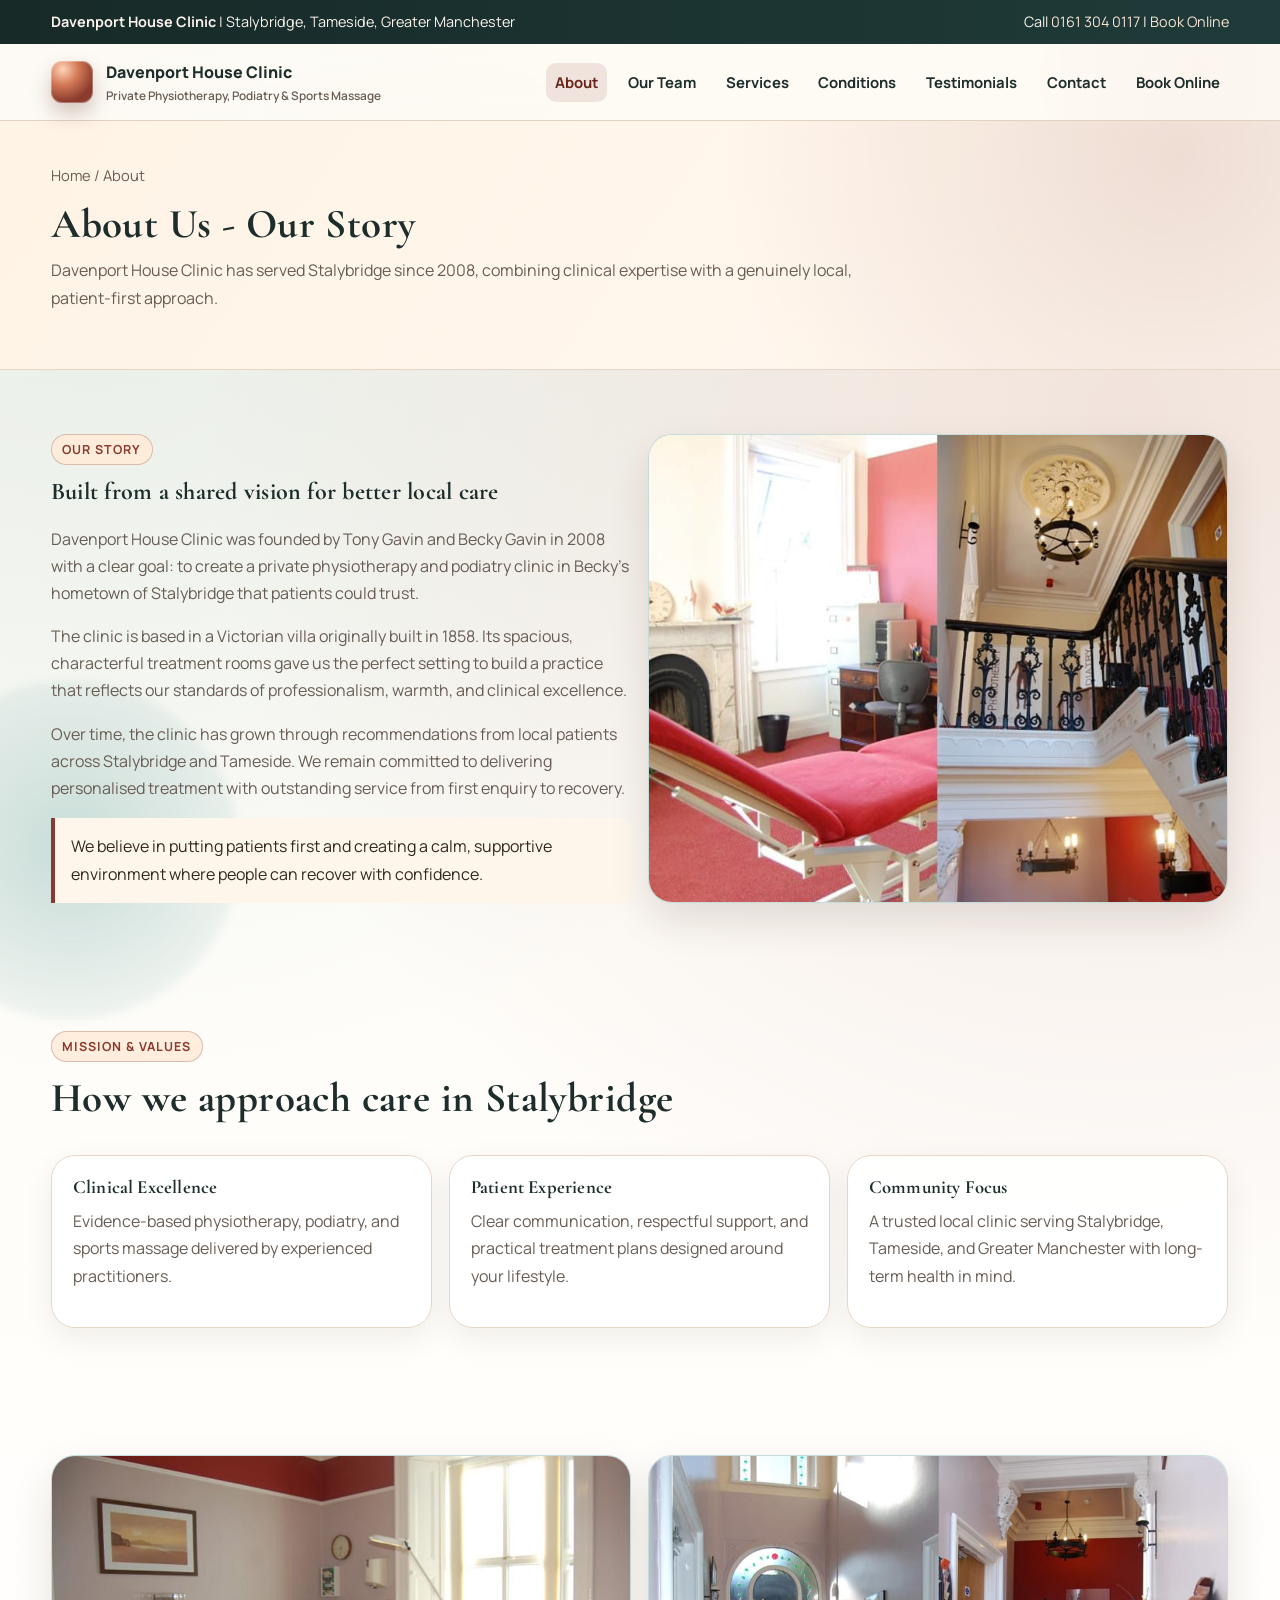
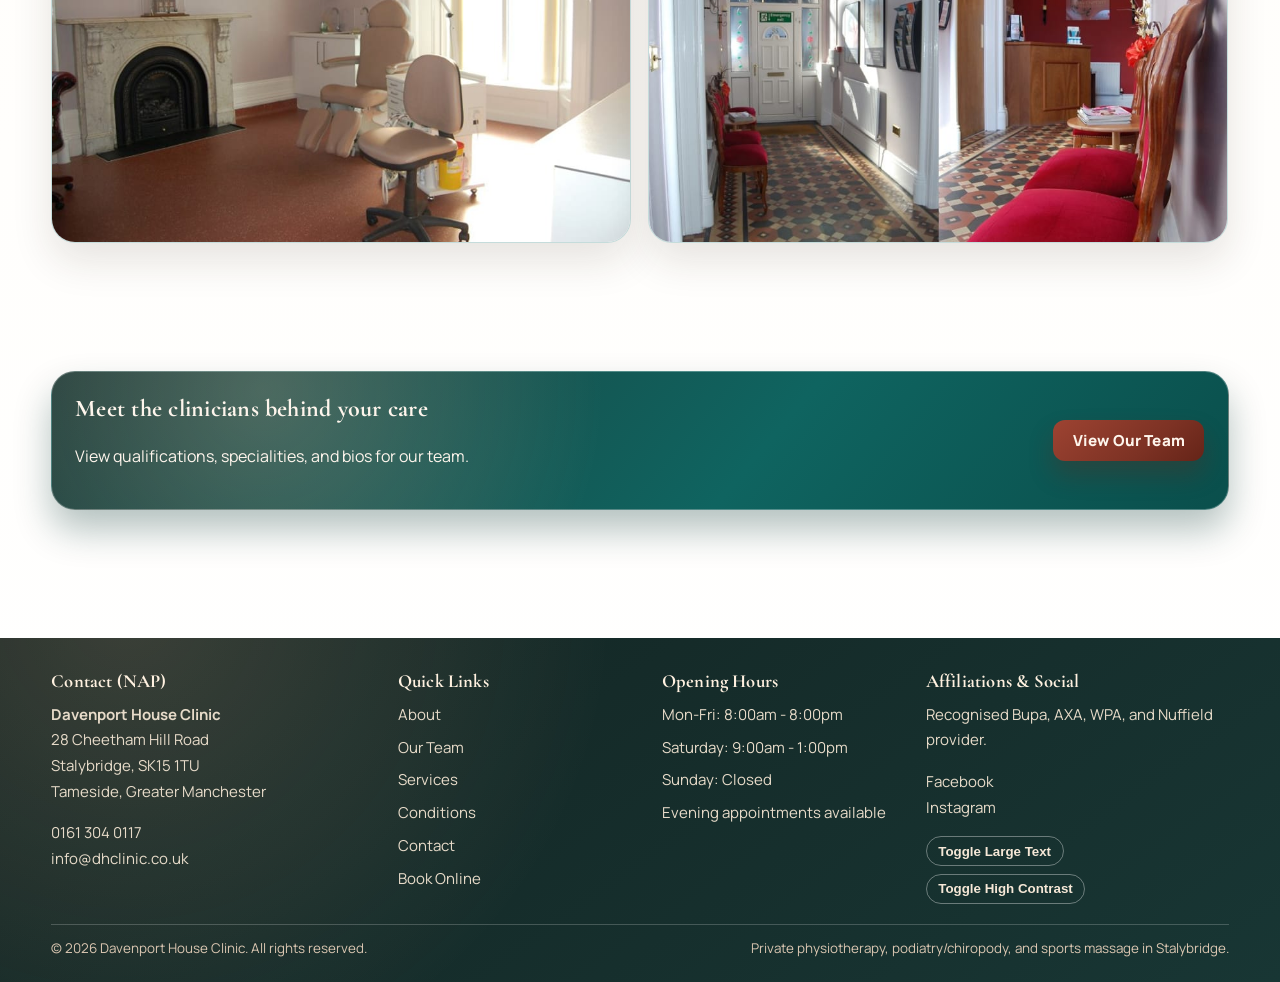
==== about.html @ 59efabc7 "Add files via upload" ====
﻿<!DOCTYPE html>
<html lang="en-GB">
<head>
  <meta charset="UTF-8" />
  <meta name="viewport" content="width=device-width, initial-scale=1.0" />
  <title>About Davenport House Clinic | Private Healthcare in Stalybridge</title>
  <meta name="description" content="Learn about Davenport House Clinic in Stalybridge, founded in 2008 to provide high-quality physiotherapy, podiatry, and sports massage across Tameside." />
  <link rel="canonical" href="https://www.dhclinic.co.uk/about.html" />
  <meta name="robots" content="index,follow" />
  <meta property="og:title" content="About Davenport House Clinic" />
  <meta property="og:description" content="Our story, mission, and values at Davenport House Clinic in Stalybridge." />
  <meta property="og:type" content="article" />
  <meta property="og:url" content="https://www.dhclinic.co.uk/about.html" />
  <link rel="stylesheet" href="assets/css/styles.css" />
  <script type="application/ld+json">
  {
    "@context": "https://schema.org",
    "@type": "MedicalClinic",
    "name": "Davenport House Clinic",
    "url": "https://www.dhclinic.co.uk/about.html",
    "telephone": "+44 161 304 0117",
    "email": "info@dhclinic.co.uk",
    "address": {
      "@type": "PostalAddress",
      "streetAddress": "28 Cheetham Hill Road",
      "addressLocality": "Stalybridge",
      "addressRegion": "Greater Manchester",
      "postalCode": "SK15 1TU",
      "addressCountry": "GB"
    }
  }
  </script>
</head>
<body>
  <a class="skip-link" href="#main-content">Skip to main content</a>

  <div class="top-utility">
    <div class="container">
      <div><strong>Davenport House Clinic</strong> | Stalybridge, Tameside, Greater Manchester</div>
      <div>Call <a href="tel:+441613040117">0161 304 0117</a> | <a href="book.html">Book Online</a></div>
    </div>
  </div>

  <header class="site-header">
    <div class="container">
      <a class="brand" href="index.html" aria-label="Davenport House Clinic home">
        <span class="brand-mark" aria-hidden="true"></span>
        <span>Davenport House Clinic<small>Private Physiotherapy, Podiatry &amp; Sports Massage</small></span>
      </a>
      <button class="nav-toggle" aria-expanded="false" aria-controls="site-nav" aria-label="Toggle navigation menu">Menu</button>
      <nav aria-label="Primary">
        <ul class="nav-menu" id="site-nav">
          <li><a href="about.html" aria-current="page">About</a></li>
          <li><a href="team.html">Our Team</a></li>
          <li><a href="services.html">Services</a></li>
          <li><a href="conditions.html">Conditions</a></li>
          <li><a href="index.html#testimonials">Testimonials</a></li>
          <li><a href="contact.html">Contact</a></li>
          <li><a href="book.html">Book Online</a></li>
        </ul>
      </nav>
    </div>
  </header>

  <main id="main-content">
    <section class="page-hero">
      <div class="container">
        <p class="crumbs"><a href="index.html">Home</a> / About</p>
        <h1>About Us - Our Story</h1>
        <p>Davenport House Clinic has served Stalybridge since 2008, combining clinical expertise with a genuinely local, patient-first approach.</p>
      </div>
    </section>

    <section class="section">
      <div class="container grid grid-2">
        <div class="reveal">
          <span class="kicker">Our Story</span>
          <h2>Built from a shared vision for better local care</h2>
          <p>
            Davenport House Clinic was founded by Tony Gavin and Becky Gavin in 2008 with a clear goal:
            to create a private physiotherapy and podiatry clinic in Becky’s hometown of Stalybridge that patients could trust.
          </p>
          <p>
            The clinic is based in a Victorian villa originally built in 1858. Its spacious, characterful treatment rooms gave us the perfect setting
            to build a practice that reflects our standards of professionalism, warmth, and clinical excellence.
          </p>
          <p>
            Over time, the clinic has grown through recommendations from local patients across Stalybridge and Tameside.
            We remain committed to delivering personalised treatment with outstanding service from first enquiry to recovery.
          </p>
          <div class="notice">
            We believe in putting patients first and creating a calm, supportive environment where people can recover with confidence.
          </div>
        </div>
        <div class="reveal image-placeholder has-image">
          <img src="assets/img/about-exterior.jpg" alt="Exterior view of Davenport House Clinic in Stalybridge" loading="lazy" />
        </div>
      </div>
    </section>

    <section class="section">
      <div class="container">
        <div class="section-header reveal">
          <span class="kicker">Mission &amp; Values</span>
          <h2>How we approach care in Stalybridge</h2>
        </div>
        <div class="grid grid-3">
          <article class="card reveal">
            <h3>Clinical Excellence</h3>
            <p>Evidence-based physiotherapy, podiatry, and sports massage delivered by experienced practitioners.</p>
          </article>
          <article class="card reveal">
            <h3>Patient Experience</h3>
            <p>Clear communication, respectful support, and practical treatment plans designed around your lifestyle.</p>
          </article>
          <article class="card reveal">
            <h3>Community Focus</h3>
            <p>A trusted local clinic serving Stalybridge, Tameside, and Greater Manchester with long-term health in mind.</p>
          </article>
        </div>
      </div>
    </section>

    <section class="section">
      <div class="container grid grid-2">
        <div class="image-placeholder has-image reveal">
          <img src="assets/img/about-treatment-room.jpg" alt="Clinic treatment room at Davenport House Clinic" loading="lazy" />
        </div>
        <div class="image-placeholder has-image reveal">
          <img src="assets/img/about-reception.jpg" alt="Reception and waiting area at Davenport House Clinic" loading="lazy" />
        </div>
      </div>
    </section>

    <section class="section">
      <div class="container">
        <div class="cta-band reveal">
          <div>
            <h2>Meet the clinicians behind your care</h2>
            <p>View qualifications, specialities, and bios for our team.</p>
          </div>
          <a class="btn btn-primary" href="team.html">View Our Team</a>
        </div>
      </div>
    </section>
  </main>

  <footer class="footer">
    <div class="container">
      <div class="footer-grid">
        <section>
          <h3>Contact (NAP)</h3>
          <p><strong>Davenport House Clinic</strong><br />28 Cheetham Hill Road<br />Stalybridge, SK15 1TU<br />Tameside, Greater Manchester</p>
          <p><a href="tel:+441613040117">0161 304 0117</a><br /><a href="mailto:info@dhclinic.co.uk">info@dhclinic.co.uk</a></p>
        </section>
        <section>
          <h3>Quick Links</h3>
          <ul>
            <li><a href="about.html">About</a></li>
            <li><a href="team.html">Our Team</a></li>
            <li><a href="services.html">Services</a></li>
            <li><a href="conditions.html">Conditions</a></li>
            <li><a href="contact.html">Contact</a></li>
            <li><a href="book.html">Book Online</a></li>
          </ul>
        </section>
        <section>
          <h3>Opening Hours</h3>
          <ul>
            <li>Mon-Fri: 8:00am - 8:00pm</li>
            <li>Saturday: 9:00am - 1:00pm</li>
            <li>Sunday: Closed</li>
            <li>Evening appointments available</li>
          </ul>
        </section>
        <section>
          <h3>Affiliations &amp; Social</h3>
          <p>Recognised Bupa, AXA, WPA, and Nuffield provider.</p>
          <p><a href="https://www.facebook.com/dhclinic" target="_blank" rel="noopener noreferrer">Facebook</a><br /><a href="https://www.instagram.com/dhclinic/" target="_blank" rel="noopener noreferrer">Instagram</a></p>
          <div class="accessibility-controls" aria-label="Accessibility controls">
            <button id="toggle-font" type="button" aria-pressed="false">Toggle Large Text</button>
            <button id="toggle-contrast" type="button" aria-pressed="false">Toggle High Contrast</button>
          </div>
        </section>
      </div>
      <div class="footer-bottom">
        <span>&copy; <span class="js-year"></span> Davenport House Clinic. All rights reserved.</span>
        <span>Private physiotherapy, podiatry/chiropody, and sports massage in Stalybridge.</span>
      </div>
    </div>
  </footer>

  <script src="assets/js/main.js" defer></script>
</body>
</html>
---- assets/css/styles.css ----
﻿@import url("https://fonts.googleapis.com/css2?family=Manrope:wght@400;500;600;700;800&family=Cormorant+Garamond:wght@600;700&display=swap");

:root {
  --bg: #fffaf3;
  --bg-soft: #f8efe3;
  --surface: rgba(255, 255, 255, 0.9);
  --surface-solid: #ffffff;
  --surface-soft: #fff5e8;
  --text: #302821;
  --text-soft: #685d54;
  --heading: #1d2d2b;
  --primary: #8a3b2d;
  --primary-dark: #672419;
  --accent: #0e6d69;
  --accent-soft: #dff2ef;
  --border: #e5d6c6;
  --border-strong: #d6c0ab;
  --shadow-soft: 0 10px 30px rgba(58, 35, 18, 0.08);
  --shadow-card: 0 18px 40px rgba(52, 32, 15, 0.12);
  --radius-lg: 24px;
  --radius-md: 16px;
  --radius-sm: 12px;
  --max-width: 1180px;
  --section-space: clamp(3rem, 5vw, 5rem);
}

* {
  box-sizing: border-box;
}

html {
  scroll-behavior: smooth;
}

body {
  margin: 0;
  color: var(--text);
  font-family: "Manrope", "Segoe UI", sans-serif;
  line-height: 1.7;
  background:
    radial-gradient(circle at 7% 8%, rgba(18, 125, 120, 0.1), transparent 34%),
    radial-gradient(circle at 88% 16%, rgba(138, 59, 45, 0.12), transparent 38%),
    linear-gradient(180deg, #fff9f1 0%, #fffdf9 36%, #ffffff 100%);
  overflow-x: hidden;
}

body::before,
body::after {
  content: "";
  position: fixed;
  z-index: -2;
  pointer-events: none;
  border-radius: 50%;
  filter: blur(4px);
}

body::before {
  width: 300px;
  height: 300px;
  top: -80px;
  right: -70px;
  background: radial-gradient(circle, rgba(138, 59, 45, 0.22), rgba(138, 59, 45, 0));
}

body::after {
  width: 340px;
  height: 340px;
  left: -100px;
  bottom: -120px;
  background: radial-gradient(circle, rgba(14, 109, 105, 0.2), rgba(14, 109, 105, 0));
}

body.high-contrast {
  --bg: #ffffff;
  --bg-soft: #ffffff;
  --surface: #ffffff;
  --surface-solid: #ffffff;
  --surface-soft: #f4f4f4;
  --text: #151515;
  --text-soft: #232323;
  --heading: #0f0f0f;
  --primary: #5c180f;
  --primary-dark: #3f0d07;
  --accent: #005f5b;
  --accent-soft: #e8f1ef;
  --border: #666666;
  --border-strong: #4a4a4a;
  --shadow-soft: 0 0 0 2px rgba(0, 0, 0, 0.08);
  --shadow-card: 0 0 0 2px rgba(0, 0, 0, 0.12);
}

body.large-text {
  font-size: 1.08rem;
}

img,
svg {
  display: block;
  max-width: 100%;
}

a {
  color: var(--primary);
  text-decoration: none;
}

a:hover,
a:focus-visible {
  color: var(--primary-dark);
}

p {
  margin: 0 0 1rem;
  color: var(--text-soft);
}

h1,
h2,
h3,
h4 {
  margin-top: 0;
  color: var(--heading);
  font-family: "Cormorant Garamond", "Times New Roman", serif;
  line-height: 1.15;
  letter-spacing: 0.01em;
}

ol,
ul {
  margin-top: 0;
  padding-left: 1.2rem;
}

.skip-link {
  position: absolute;
  left: -999px;
  top: -999px;
  z-index: 500;
  padding: 0.55rem 0.9rem;
  border-radius: 10px;
  color: #fff;
  background: var(--heading);
}

.skip-link:focus {
  left: 1rem;
  top: 1rem;
}

.container {
  width: min(var(--max-width), 92vw);
  margin-inline: auto;
}

.section {
  padding: var(--section-space) 0;
}

.section-header {
  max-width: 770px;
  margin-bottom: 2rem;
}

.section-header h2 {
  margin-bottom: 0.65rem;
  font-size: clamp(1.8rem, 3.2vw, 2.6rem);
}

.kicker {
  display: inline-flex;
  align-items: center;
  gap: 0.35rem;
  margin-bottom: 0.8rem;
  padding: 0.25rem 0.65rem;
  border: 1px solid rgba(138, 59, 45, 0.28);
  border-radius: 999px;
  background: rgba(255, 236, 218, 0.9);
  color: var(--primary);
  font-size: 0.78rem;
  font-weight: 700;
  letter-spacing: 0.08em;
  text-transform: uppercase;
}

.top-utility {
  color: #fbf4ec;
  font-size: 0.9rem;
  background: linear-gradient(90deg, #172a28, #1f3b39);
}

.top-utility .container {
  display: flex;
  flex-wrap: wrap;
  justify-content: space-between;
  gap: 0.65rem;
  align-items: center;
  padding: 0.62rem 0;
}

.top-utility a {
  color: #f4e4d0;
}

.site-header {
  position: sticky;
  top: 0;
  z-index: 120;
  backdrop-filter: blur(14px);
  background: rgba(255, 252, 246, 0.88);
  border-bottom: 1px solid rgba(221, 203, 184, 0.85);
}

.site-header .container {
  display: flex;
  align-items: center;
  justify-content: space-between;
  gap: 1rem;
  padding: 0.9rem 0;
}

.brand {
  display: flex;
  align-items: center;
  gap: 0.8rem;
  color: var(--heading);
  font-weight: 800;
}

.brand-mark {
  width: 42px;
  height: 42px;
  border-radius: 11px;
  background:
    radial-gradient(circle at 28% 20%, #ffd4b8 0%, #d47a58 34%, #8a3b2d 72%),
    linear-gradient(140deg, #8a3b2d, #5f2016);
  box-shadow:
    inset 0 0 0 1px rgba(255, 255, 255, 0.3),
    0 10px 20px rgba(87, 36, 24, 0.25);
}

.brand small {
  display: block;
  color: var(--text-soft);
  font-size: 0.74rem;
  font-weight: 600;
}

.nav-toggle {
  display: none;
  border: 1px solid var(--border);
  border-radius: 10px;
  padding: 0.44rem 0.75rem;
  color: var(--heading);
  background: rgba(255, 255, 255, 0.9);
  font-size: 0.86rem;
  font-weight: 700;
  letter-spacing: 0.03em;
  text-transform: uppercase;
  cursor: pointer;
}

.nav-menu {
  display: flex;
  align-items: center;
  list-style: none;
  gap: 0.7rem;
  margin: 0;
  padding: 0;
}

.nav-menu a {
  display: block;
  padding: 0.45rem 0.58rem;
  border-radius: 10px;
  color: var(--heading);
  font-size: 0.93rem;
  font-weight: 700;
}

.nav-menu a[aria-current="page"],
.nav-menu a:hover,
.nav-menu a:focus-visible {
  color: var(--primary-dark);
  background: rgba(138, 59, 45, 0.12);
}

.btn {
  display: inline-flex;
  align-items: center;
  justify-content: center;
  gap: 0.35rem;
  padding: 0.8rem 1.22rem;
  border: none;
  border-radius: 12px;
  cursor: pointer;
  font-size: 0.95rem;
  font-weight: 800;
  letter-spacing: 0.01em;
  line-height: 1;
  transition: transform 0.2s ease, box-shadow 0.2s ease, background 0.2s ease;
}

.btn:focus-visible {
  outline: 3px solid rgba(14, 109, 105, 0.35);
  outline-offset: 2px;
}

.btn-primary {
  color: #fff9f4;
  background: linear-gradient(140deg, #9d4332, #7d3224 62%, #652418);
  box-shadow: 0 14px 24px rgba(101, 36, 24, 0.3);
}

.btn-primary:hover {
  color: #fff9f4;
  transform: translateY(-1px);
}

.btn-secondary {
  color: var(--heading);
  background: rgba(255, 255, 255, 0.92);
  border: 1px solid var(--border);
  box-shadow: 0 8px 18px rgba(58, 35, 18, 0.1);
}

.btn-secondary:hover {
  transform: translateY(-1px);
  border-color: var(--border-strong);
}

.hero {
  position: relative;
  padding: clamp(3.2rem, 7vw, 5.4rem) 0;
  background:
    linear-gradient(115deg, rgba(255, 233, 209, 0.8), rgba(255, 247, 238, 0.78)),
    radial-gradient(circle at 84% 12%, rgba(138, 59, 45, 0.16), transparent 42%);
}

.hero::after {
  content: "";
  position: absolute;
  inset: auto 0 0 0;
  height: 1px;
  background: linear-gradient(90deg, transparent, rgba(138, 59, 45, 0.45), transparent);
}

.hero-grid {
  display: grid;
  grid-template-columns: 1.08fr 0.92fr;
  gap: clamp(1.4rem, 4vw, 3rem);
  align-items: center;
}

.hero h1 {
  margin-bottom: 0.95rem;
  font-size: clamp(2.15rem, 4.6vw, 3.45rem);
}

.hero p {
  font-size: clamp(1.01rem, 2.1vw, 1.2rem);
}

.hero-actions {
  display: flex;
  flex-wrap: wrap;
  gap: 0.72rem;
  margin-top: 1.35rem;
}

.trust-line {
  margin-top: 1.12rem;
  font-weight: 700;
  color: var(--heading);
}

.image-placeholder {
  min-height: 260px;
  padding: 1rem;
  display: grid;
  place-items: center;
  text-align: center;
  color: #2f5f5b;
  font-weight: 700;
  border-radius: var(--radius-lg);
  border: 1px solid rgba(14, 109, 105, 0.24);
  box-shadow: var(--shadow-card);
  background:
    linear-gradient(145deg, rgba(226, 244, 240, 0.93), rgba(244, 252, 250, 0.96)),
    repeating-linear-gradient(
      -35deg,
      rgba(14, 109, 105, 0.06),
      rgba(14, 109, 105, 0.06) 16px,
      rgba(14, 109, 105, 0) 16px,
      rgba(14, 109, 105, 0) 32px
    );
}

.image-placeholder.has-image {
  padding: 0;
  overflow: hidden;
  background: #fff;
  border-style: solid;
}

.image-placeholder.has-image img {
  width: 100%;
  height: 100%;
  min-height: inherit;
  object-fit: cover;
}

.grid {
  display: grid;
  gap: 1.05rem;
}

.grid-3 {
  grid-template-columns: repeat(3, minmax(0, 1fr));
}

.grid-2 {
  grid-template-columns: repeat(2, minmax(0, 1fr));
}

.card {
  height: 100%;
  padding: 1.3rem;
  border: 1px solid var(--border);
  border-radius: var(--radius-lg);
  background: var(--surface);
  backdrop-filter: blur(6px);
  box-shadow: var(--shadow-soft);
  transition: transform 0.25s ease, box-shadow 0.25s ease;
}

.card:hover {
  transform: translateY(-3px);
  box-shadow: var(--shadow-card);
}

.card h3 {
  margin-bottom: 0.62rem;
}

.icon-circle {
  display: grid;
  place-items: center;
  width: 42px;
  height: 42px;
  margin-bottom: 0.85rem;
  border-radius: 50%;
  color: #ffffff;
  font-weight: 800;
  background: linear-gradient(140deg, #0e6d69, #0a504e);
  box-shadow: 0 8px 16px rgba(14, 109, 105, 0.3);
}

.service-link {
  font-weight: 800;
  text-decoration: underline;
  text-underline-offset: 0.2rem;
}

.badges {
  display: grid;
  grid-template-columns: repeat(4, minmax(0, 1fr));
  gap: 0.75rem;
}

.badge {
  border: 1px solid var(--border);
  border-radius: var(--radius-md);
  padding: 0.74rem;
  text-align: center;
  font-weight: 700;
  color: var(--heading);
  background: linear-gradient(180deg, #ffffff, #fff7ec);
  box-shadow: 0 10px 20px rgba(58, 35, 18, 0.08);
}

.badge span {
  display: block;
  margin-top: 0.2rem;
  color: var(--text-soft);
  font-size: 0.8rem;
  font-weight: 600;
}

.badge img {
  width: 100%;
  height: 44px;
  object-fit: contain;
}

.testimonial-carousel {
  position: relative;
  overflow: hidden;
}

.testimonial-track {
  display: flex;
  transition: transform 0.35s ease;
}

.testimonial {
  position: relative;
  min-width: 100%;
  padding: 1.35rem;
  border: 1px solid #efcf95;
  border-radius: var(--radius-lg);
  background:
    radial-gradient(circle at 92% 8%, rgba(245, 158, 11, 0.18), transparent 35%),
    linear-gradient(170deg, rgba(255, 255, 255, 0.98), rgba(255, 248, 232, 0.95));
  box-shadow: 0 14px 34px rgba(125, 82, 21, 0.18);
}

.testimonial::before {
  content: '"';
  position: absolute;
  top: -2px;
  left: 14px;
  color: rgba(138, 59, 45, 0.2);
  font-size: 4rem;
  line-height: 1;
}

.testimonial blockquote {
  margin: 0 0 0.7rem;
  color: #544536;
  font-size: 1.06rem;
  font-weight: 600;
}

.testimonial .review-meta {
  font-size: 0.9rem;
  color: #0e6d69;
  font-weight: 700;
}

.review-summary {
  margin-top: 0.95rem;
  padding: 0.65rem 0.88rem;
  display: inline-flex;
  align-items: center;
  gap: 0.55rem;
  border: 1px solid #f2c55e;
  border-radius: 999px;
  background: linear-gradient(145deg, #fff9e8, #ffe9b5);
  box-shadow: 0 8px 20px rgba(223, 164, 35, 0.24);
}

.review-rating {
  margin-bottom: 0.45rem;
  display: flex;
  align-items: center;
  justify-content: space-between;
  gap: 0.55rem;
}

.review-stars {
  color: #f2a104;
  letter-spacing: 0.12em;
  font-size: 1.08rem;
  font-weight: 800;
  line-height: 1;
  text-shadow: 0 2px 6px rgba(204, 133, 9, 0.3);
}

.review-score {
  color: #7b5200;
  font-size: 0.78rem;
  font-weight: 800;
  text-transform: uppercase;
  letter-spacing: 0.07em;
}

.review-person {
  margin-bottom: 0.62rem;
  display: flex;
  align-items: center;
  gap: 0.58rem;
}

.review-avatar {
  width: 34px;
  height: 34px;
  border-radius: 50%;
  display: grid;
  place-items: center;
  font-size: 0.76rem;
  font-weight: 800;
  color: #fff;
  background: linear-gradient(140deg, #0e6d69, #0a4f4c);
}

.review-name {
  font-size: 0.95rem;
  font-weight: 800;
  color: var(--heading);
}

.testimonial-controls {
  display: flex;
  gap: 0.5rem;
  margin-top: 0.8rem;
}

.testimonial-controls button {
  border: 1px solid var(--border);
  border-radius: 10px;
  padding: 0.45rem 0.75rem;
  color: var(--heading);
  font-weight: 700;
  background: #fff;
  cursor: pointer;
}

.notice {
  padding: 0.95rem 1rem;
  border-left: 4px solid var(--primary);
  border-radius: 0 var(--radius-sm) var(--radius-sm) 0;
  background: #fff6eb;
}

.inline-list {
  list-style: none;
  margin: 0;
  padding: 0;
}

.inline-list li {
  position: relative;
  margin-bottom: 0.45rem;
  padding-left: 1rem;
}

.inline-list li::before {
  content: "";
  position: absolute;
  left: 0;
  top: 0.75em;
  width: 0.35rem;
  height: 0.35rem;
  border-radius: 50%;
  background: var(--accent);
}

.inline-list li:last-child {
  margin-bottom: 0;
}

.info-stack {
  display: grid;
  gap: 1rem;
}

.form-wrap {
  padding: 1.25rem;
  border: 1px solid var(--border);
  border-radius: var(--radius-lg);
  background: var(--surface);
  box-shadow: var(--shadow-soft);
}

.form-grid {
  display: grid;
  grid-template-columns: 1fr 1fr;
  gap: 0.82rem;
}

.form-field {
  display: flex;
  flex-direction: column;
  gap: 0.35rem;
}

.form-field.full {
  grid-column: 1 / -1;
}

label {
  color: var(--heading);
  font-weight: 700;
}

input,
textarea,
select {
  border: 1px solid var(--border-strong);
  border-radius: 11px;
  padding: 0.68rem 0.73rem;
  color: var(--text);
  font: inherit;
  background: #fffefc;
}

textarea {
  min-height: 130px;
  resize: vertical;
}

input:focus-visible,
textarea:focus-visible,
select:focus-visible {
  outline: 3px solid rgba(14, 109, 105, 0.26);
  outline-offset: 1px;
  border-color: var(--accent);
}

.helper {
  margin-top: 0.5rem;
  color: var(--text-soft);
  font-size: 0.88rem;
}

.form-hp {
  position: absolute;
  left: -9999px;
  opacity: 0;
}

.inquiry-feedback {
  margin-bottom: 0.8rem;
  font-size: 0.94rem;
  font-weight: 700;
}

.inquiry-feedback.success {
  color: #065f46;
}

.inquiry-feedback.error {
  color: #9f1239;
}

.form-status {
  margin-top: 0.75rem;
  font-size: 0.95rem;
  font-weight: 700;
}

.form-status.error {
  color: #9f1239;
}

.form-status.success {
  color: #065f46;
}

.page-hero {
  padding: 2.6rem 0;
  border-bottom: 1px solid var(--border);
  background:
    radial-gradient(circle at 92% 14%, rgba(138, 59, 45, 0.14), transparent 38%),
    linear-gradient(125deg, #fff3e5, #fff9f2);
}

.page-hero h1 {
  margin-bottom: 0.6rem;
  font-size: clamp(2rem, 3.2vw, 3rem);
}

.page-hero p {
  max-width: 820px;
}

.crumbs {
  margin-bottom: 0.8rem;
  color: var(--text-soft);
  font-size: 0.92rem;
}

.crumbs a {
  color: var(--text-soft);
}

.team-card .image-placeholder {
  min-height: 180px;
  margin-bottom: 1rem;
}

.team-meta {
  display: flex;
  flex-wrap: wrap;
  gap: 0.45rem;
  margin: 0.75rem 0;
}

.tag {
  padding: 0.22rem 0.58rem;
  border-radius: 999px;
  color: #054a47;
  background: var(--accent-soft);
  font-size: 0.78rem;
  font-weight: 700;
}

.condition-card h3 {
  margin-bottom: 0.5rem;
  font-size: 1.08rem;
}

.cta-band {
  position: relative;
  display: flex;
  flex-wrap: wrap;
  justify-content: space-between;
  gap: 1rem;
  align-items: center;
  padding: 1.45rem;
  border: 1px solid rgba(255, 255, 255, 0.28);
  border-radius: var(--radius-lg);
  color: #fef5ec;
  background:
    radial-gradient(circle at 18% 14%, rgba(255, 226, 194, 0.22), transparent 35%),
    linear-gradient(130deg, #1f3c39, #0f6460 60%, #0a4f4c);
  box-shadow: 0 20px 36px rgba(8, 52, 49, 0.3);
}

.cta-band h2,
.cta-band p,
.cta-band a {
  color: #fef5ec;
}

.cta-band .btn-secondary {
  background: rgba(255, 255, 255, 0.12);
  border-color: rgba(255, 255, 255, 0.4);
  color: #fef5ec;
}

.footer {
  margin-top: var(--section-space);
  color: #f4e8db;
  background:
    radial-gradient(circle at 10% -8%, rgba(255, 195, 154, 0.17), transparent 40%),
    linear-gradient(145deg, #132422, #183634);
}

.footer .container {
  padding: 2.05rem 0 1.35rem;
}

.footer-grid {
  display: grid;
  grid-template-columns: 1.2fr 0.9fr 0.9fr 1.1fr;
  gap: 1rem;
}

.footer h3 {
  margin-bottom: 0.62rem;
  color: #fff1e0;
  font-size: 1.16rem;
}

.footer p,
.footer li,
.footer a {
  color: #e7dbc9;
  font-size: 0.94rem;
}

.footer ul {
  margin: 0;
  padding: 0;
  list-style: none;
}

.footer li {
  margin-bottom: 0.45rem;
}

.footer-bottom {
  display: flex;
  flex-wrap: wrap;
  justify-content: space-between;
  gap: 0.6rem;
  margin-top: 1.25rem;
  padding-top: 0.8rem;
  border-top: 1px solid rgba(255, 255, 255, 0.2);
  color: #dbc7b2;
  font-size: 0.84rem;
}

.accessibility-controls {
  display: flex;
  flex-wrap: wrap;
  gap: 0.5rem;
  margin-top: 0.8rem;
}

.accessibility-controls button {
  border: 1px solid rgba(255, 255, 255, 0.36);
  border-radius: 999px;
  padding: 0.4rem 0.72rem;
  color: #f6e8d7;
  font-weight: 700;
  background: transparent;
  cursor: pointer;
}

.newsletter {
  border-top: 1px solid rgba(14, 109, 105, 0.12);
  border-bottom: 1px solid rgba(14, 109, 105, 0.12);
  background:
    radial-gradient(circle at 88% 14%, rgba(14, 109, 105, 0.1), transparent 36%),
    #f2fbf9;
}

.blog-placeholder {
  border: 1px dashed rgba(14, 109, 105, 0.4);
  border-radius: var(--radius-md);
  padding: 1rem;
  background: rgba(250, 255, 254, 0.88);
}

.static-map {
  overflow: hidden;
  border: 1px solid var(--border);
  border-radius: var(--radius-lg);
  background: #fff;
  box-shadow: var(--shadow-soft);
}

.route-list {
  display: grid;
  gap: 0.8rem;
}

.route-list article {
  padding: 0.85rem;
  border: 1px solid var(--border);
  border-radius: var(--radius-md);
  background: #fff;
}

.callout-list {
  display: grid;
  gap: 0.75rem;
}

.callout-item {
  padding: 0.78rem;
  border: 1px solid var(--border);
  border-radius: var(--radius-md);
  background: #fff;
}

.faq {
  display: grid;
  gap: 0.8rem;
}

.faq details {
  padding: 0.7rem 0.8rem;
  border: 1px solid var(--border);
  border-radius: var(--radius-sm);
  background: #fff;
}

.faq summary {
  color: var(--heading);
  font-weight: 700;
  cursor: pointer;
}

.reveal {
  opacity: 0;
  transform: translateY(15px) scale(0.99);
  animation: revealUp 0.55s ease forwards;
}

@keyframes revealUp {
  to {
    opacity: 1;
    transform: translateY(0) scale(1);
  }
}

@media (prefers-reduced-motion: reduce) {
  * {
    animation: none !important;
    transition: none !important;
    scroll-behavior: auto !important;
  }
}

@media (max-width: 1050px) {
  .grid-3 {
    grid-template-columns: repeat(2, minmax(0, 1fr));
  }

  .hero-grid {
    grid-template-columns: 1fr;
  }

  .footer-grid {
    grid-template-columns: repeat(2, minmax(0, 1fr));
  }
}

@media (max-width: 900px) {
  .nav-toggle {
    display: inline-flex;
  }

  .nav-menu {
    position: absolute;
    right: 4vw;
    top: 68px;
    width: min(320px, 92vw);
    flex-direction: column;
    align-items: stretch;
    gap: 0.2rem;
    padding: 0.5rem;
    border: 1px solid var(--border);
    border-radius: var(--radius-md);
    background: rgba(255, 255, 255, 0.95);
    box-shadow: var(--shadow-card);
    opacity: 0;
    visibility: hidden;
    pointer-events: none;
    transform: translateY(-5px) scale(0.98);
    transform-origin: top right;
    transition: opacity 0.2s ease, transform 0.2s ease, visibility 0.2s ease;
  }

  .nav-menu.open {
    opacity: 1;
    visibility: visible;
    pointer-events: auto;
    transform: translateY(0) scale(1);
  }

  .nav-menu a {
    padding: 0.68rem 0.72rem;
  }

  .badges {
    grid-template-columns: repeat(2, minmax(0, 1fr));
  }

  .form-grid,
  .grid-2,
  .grid-3 {
    grid-template-columns: 1fr;
  }
}

@media (max-width: 620px) {
  .top-utility .container {
    flex-direction: column;
    align-items: flex-start;
  }

  .section {
    padding: 2.6rem 0;
  }

  .footer-grid {
    grid-template-columns: 1fr;
  }

  .btn {
    width: 100%;
  }

  .hero-actions {
    width: 100%;
  }

  .image-placeholder {
    min-height: 210px;
  }
}
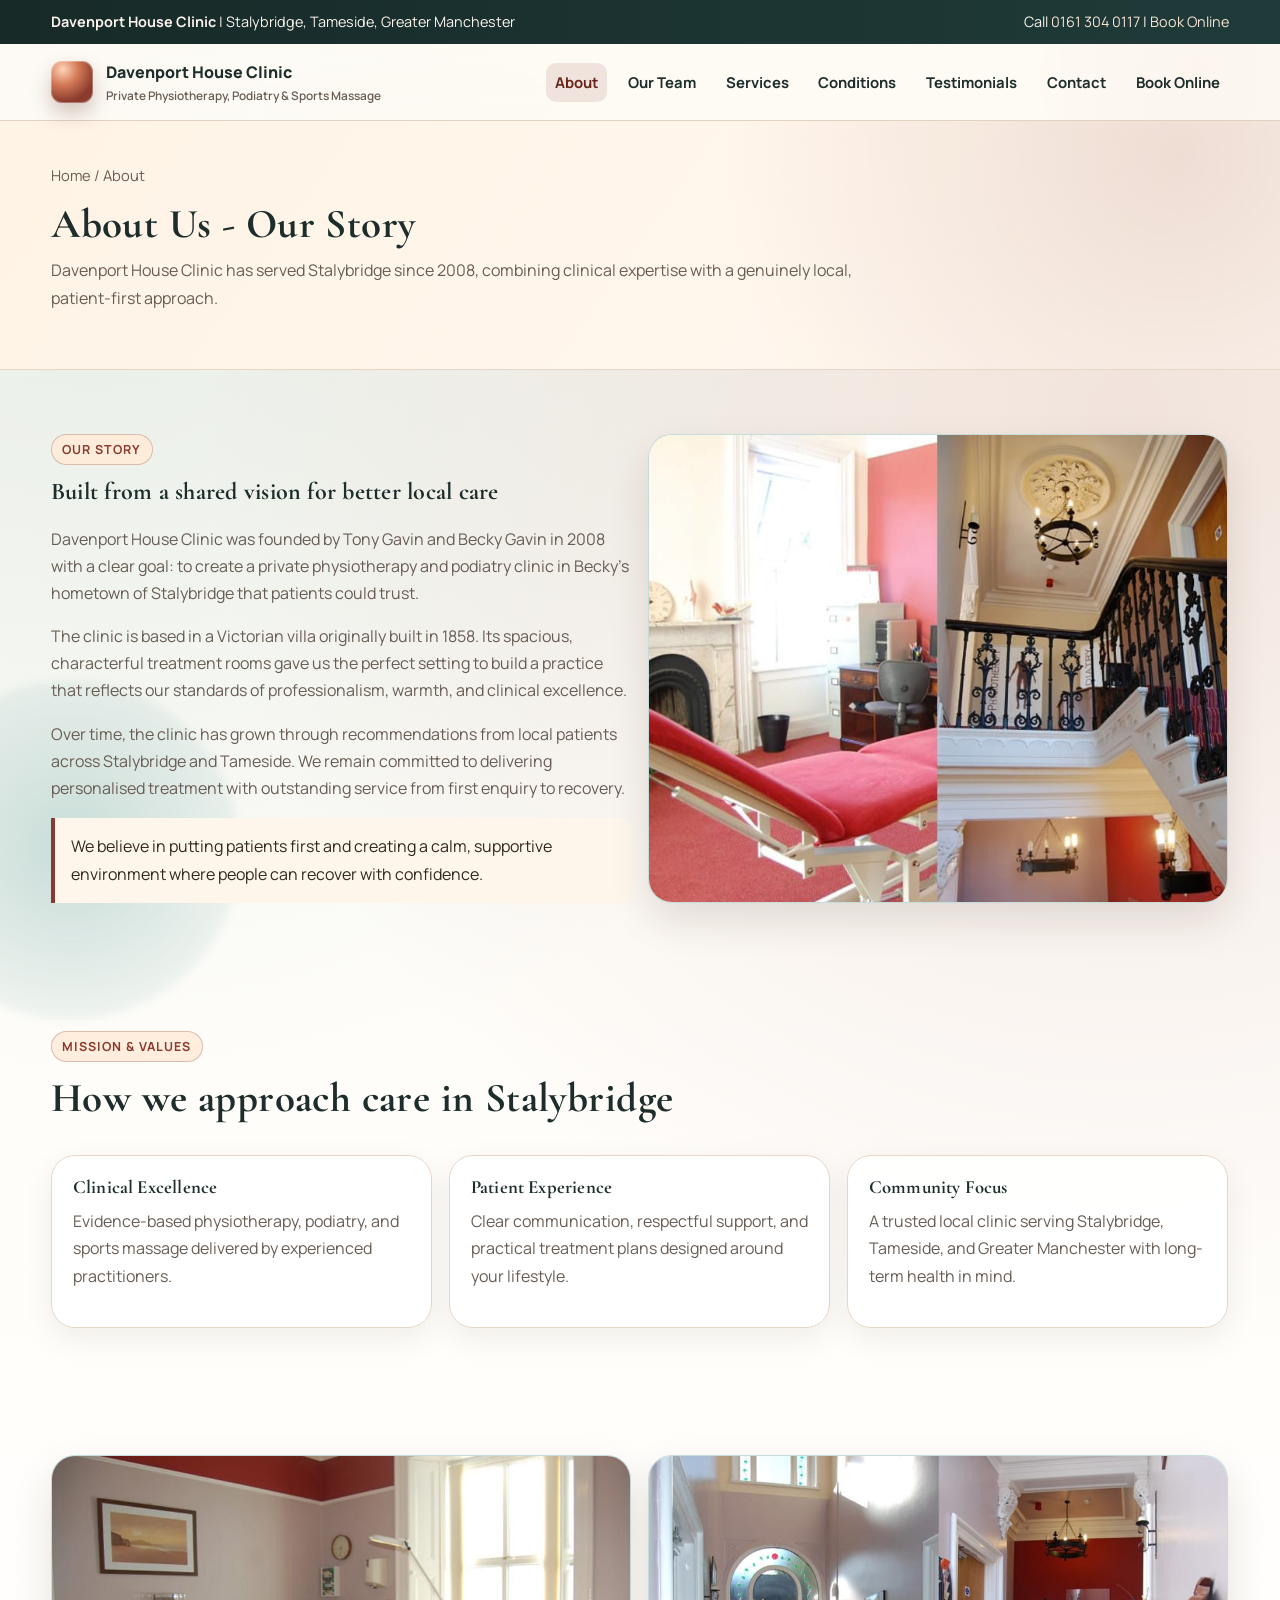
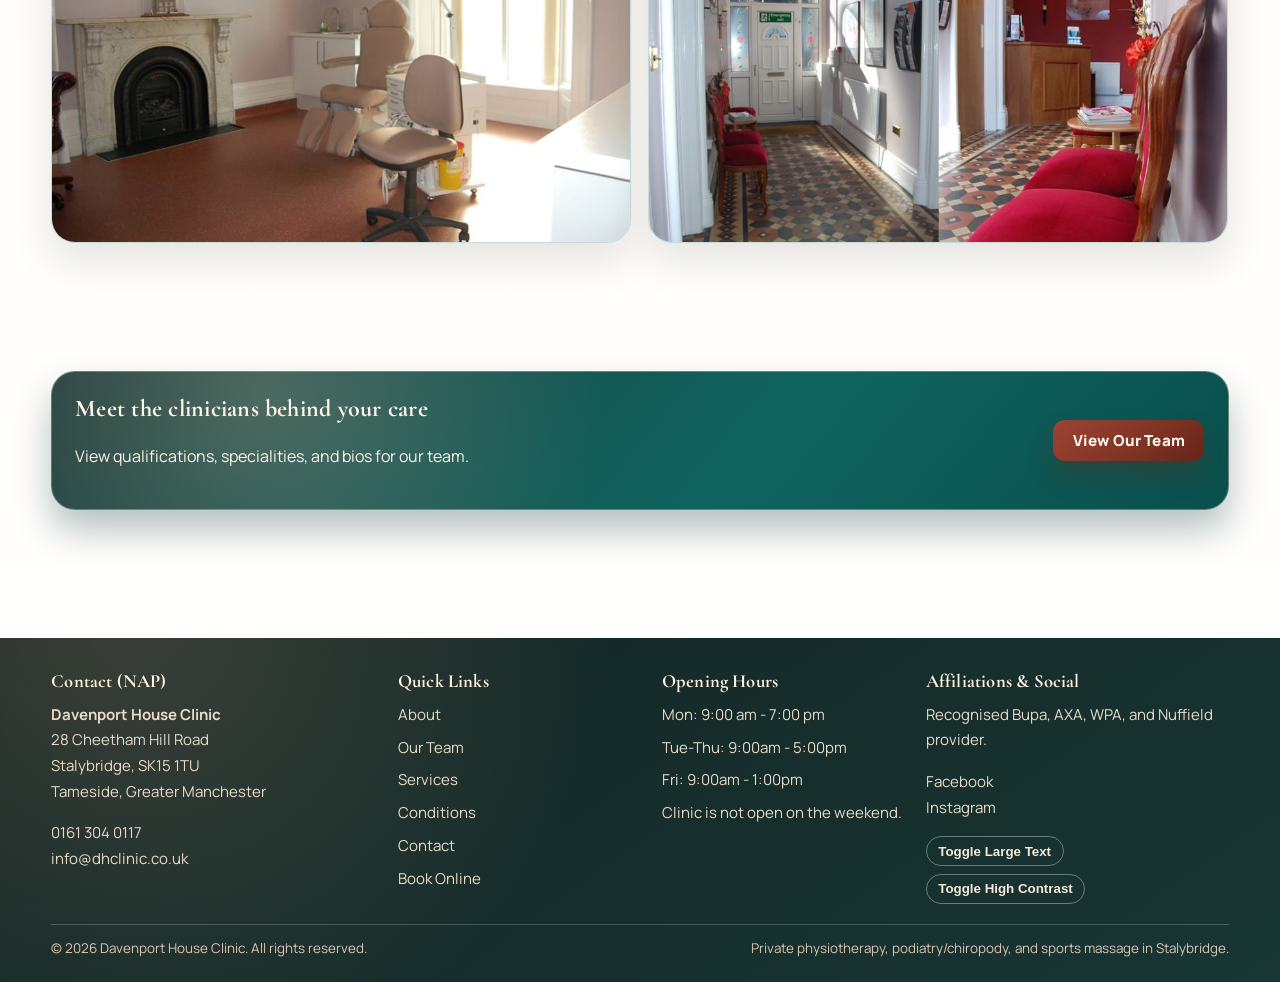
==== commit 20f4a480: "Update opening hours in about.html" ====
--- a/about.html
+++ b/about.html
@@ -1,197 +1,198 @@
-﻿<!DOCTYPE html>
-<html lang="en-GB">
-<head>
-  <meta charset="UTF-8" />
-  <meta name="viewport" content="width=device-width, initial-scale=1.0" />
-  <title>About Davenport House Clinic | Private Healthcare in Stalybridge</title>
-  <meta name="description" content="Learn about Davenport House Clinic in Stalybridge, founded in 2008 to provide high-quality physiotherapy, podiatry, and sports massage across Tameside." />
-  <link rel="canonical" href="https://www.dhclinic.co.uk/about.html" />
-  <meta name="robots" content="index,follow" />
-  <meta property="og:title" content="About Davenport House Clinic" />
-  <meta property="og:description" content="Our story, mission, and values at Davenport House Clinic in Stalybridge." />
-  <meta property="og:type" content="article" />
-  <meta property="og:url" content="https://www.dhclinic.co.uk/about.html" />
-  <link rel="stylesheet" href="assets/css/styles.css" />
-  <script type="application/ld+json">
-  {
-    "@context": "https://schema.org",
-    "@type": "MedicalClinic",
-    "name": "Davenport House Clinic",
-    "url": "https://www.dhclinic.co.uk/about.html",
-    "telephone": "+44 161 304 0117",
-    "email": "info@dhclinic.co.uk",
-    "address": {
-      "@type": "PostalAddress",
-      "streetAddress": "28 Cheetham Hill Road",
-      "addressLocality": "Stalybridge",
-      "addressRegion": "Greater Manchester",
-      "postalCode": "SK15 1TU",
-      "addressCountry": "GB"
-    }
-  }
-  </script>
-</head>
-<body>
-  <a class="skip-link" href="#main-content">Skip to main content</a>
-
-  <div class="top-utility">
-    <div class="container">
-      <div><strong>Davenport House Clinic</strong> | Stalybridge, Tameside, Greater Manchester</div>
-      <div>Call <a href="tel:+441613040117">0161 304 0117</a> | <a href="book.html">Book Online</a></div>
-    </div>
-  </div>
-
-  <header class="site-header">
-    <div class="container">
-      <a class="brand" href="index.html" aria-label="Davenport House Clinic home">
-        <span class="brand-mark" aria-hidden="true"></span>
-        <span>Davenport House Clinic<small>Private Physiotherapy, Podiatry &amp; Sports Massage</small></span>
-      </a>
-      <button class="nav-toggle" aria-expanded="false" aria-controls="site-nav" aria-label="Toggle navigation menu">Menu</button>
-      <nav aria-label="Primary">
-        <ul class="nav-menu" id="site-nav">
-          <li><a href="about.html" aria-current="page">About</a></li>
-          <li><a href="team.html">Our Team</a></li>
-          <li><a href="services.html">Services</a></li>
-          <li><a href="conditions.html">Conditions</a></li>
-          <li><a href="index.html#testimonials">Testimonials</a></li>
-          <li><a href="contact.html">Contact</a></li>
-          <li><a href="book.html">Book Online</a></li>
-        </ul>
-      </nav>
-    </div>
-  </header>
-
-  <main id="main-content">
-    <section class="page-hero">
-      <div class="container">
-        <p class="crumbs"><a href="index.html">Home</a> / About</p>
-        <h1>About Us - Our Story</h1>
-        <p>Davenport House Clinic has served Stalybridge since 2008, combining clinical expertise with a genuinely local, patient-first approach.</p>
-      </div>
-    </section>
-
-    <section class="section">
-      <div class="container grid grid-2">
-        <div class="reveal">
-          <span class="kicker">Our Story</span>
-          <h2>Built from a shared vision for better local care</h2>
-          <p>
-            Davenport House Clinic was founded by Tony Gavin and Becky Gavin in 2008 with a clear goal:
-            to create a private physiotherapy and podiatry clinic in Becky’s hometown of Stalybridge that patients could trust.
-          </p>
-          <p>
-            The clinic is based in a Victorian villa originally built in 1858. Its spacious, characterful treatment rooms gave us the perfect setting
-            to build a practice that reflects our standards of professionalism, warmth, and clinical excellence.
-          </p>
-          <p>
-            Over time, the clinic has grown through recommendations from local patients across Stalybridge and Tameside.
-            We remain committed to delivering personalised treatment with outstanding service from first enquiry to recovery.
-          </p>
-          <div class="notice">
-            We believe in putting patients first and creating a calm, supportive environment where people can recover with confidence.
-          </div>
-        </div>
-        <div class="reveal image-placeholder has-image">
-          <img src="assets/img/about-exterior.jpg" alt="Exterior view of Davenport House Clinic in Stalybridge" loading="lazy" />
-        </div>
-      </div>
-    </section>
-
-    <section class="section">
-      <div class="container">
-        <div class="section-header reveal">
-          <span class="kicker">Mission &amp; Values</span>
-          <h2>How we approach care in Stalybridge</h2>
-        </div>
-        <div class="grid grid-3">
-          <article class="card reveal">
-            <h3>Clinical Excellence</h3>
-            <p>Evidence-based physiotherapy, podiatry, and sports massage delivered by experienced practitioners.</p>
-          </article>
-          <article class="card reveal">
-            <h3>Patient Experience</h3>
-            <p>Clear communication, respectful support, and practical treatment plans designed around your lifestyle.</p>
-          </article>
-          <article class="card reveal">
-            <h3>Community Focus</h3>
-            <p>A trusted local clinic serving Stalybridge, Tameside, and Greater Manchester with long-term health in mind.</p>
-          </article>
-        </div>
-      </div>
-    </section>
-
-    <section class="section">
-      <div class="container grid grid-2">
-        <div class="image-placeholder has-image reveal">
-          <img src="assets/img/about-treatment-room.jpg" alt="Clinic treatment room at Davenport House Clinic" loading="lazy" />
-        </div>
-        <div class="image-placeholder has-image reveal">
-          <img src="assets/img/about-reception.jpg" alt="Reception and waiting area at Davenport House Clinic" loading="lazy" />
-        </div>
-      </div>
-    </section>
-
-    <section class="section">
-      <div class="container">
-        <div class="cta-band reveal">
-          <div>
-            <h2>Meet the clinicians behind your care</h2>
-            <p>View qualifications, specialities, and bios for our team.</p>
-          </div>
-          <a class="btn btn-primary" href="team.html">View Our Team</a>
-        </div>
-      </div>
-    </section>
-  </main>
-
-  <footer class="footer">
-    <div class="container">
-      <div class="footer-grid">
-        <section>
-          <h3>Contact (NAP)</h3>
-          <p><strong>Davenport House Clinic</strong><br />28 Cheetham Hill Road<br />Stalybridge, SK15 1TU<br />Tameside, Greater Manchester</p>
-          <p><a href="tel:+441613040117">0161 304 0117</a><br /><a href="mailto:info@dhclinic.co.uk">info@dhclinic.co.uk</a></p>
-        </section>
-        <section>
-          <h3>Quick Links</h3>
-          <ul>
-            <li><a href="about.html">About</a></li>
-            <li><a href="team.html">Our Team</a></li>
-            <li><a href="services.html">Services</a></li>
-            <li><a href="conditions.html">Conditions</a></li>
-            <li><a href="contact.html">Contact</a></li>
-            <li><a href="book.html">Book Online</a></li>
-          </ul>
-        </section>
-        <section>
-          <h3>Opening Hours</h3>
-          <ul>
-            <li>Mon-Fri: 8:00am - 8:00pm</li>
-            <li>Saturday: 9:00am - 1:00pm</li>
-            <li>Sunday: Closed</li>
-            <li>Evening appointments available</li>
-          </ul>
-        </section>
-        <section>
-          <h3>Affiliations &amp; Social</h3>
-          <p>Recognised Bupa, AXA, WPA, and Nuffield provider.</p>
-          <p><a href="https://www.facebook.com/dhclinic" target="_blank" rel="noopener noreferrer">Facebook</a><br /><a href="https://www.instagram.com/dhclinic/" target="_blank" rel="noopener noreferrer">Instagram</a></p>
-          <div class="accessibility-controls" aria-label="Accessibility controls">
-            <button id="toggle-font" type="button" aria-pressed="false">Toggle Large Text</button>
-            <button id="toggle-contrast" type="button" aria-pressed="false">Toggle High Contrast</button>
-          </div>
-        </section>
-      </div>
-      <div class="footer-bottom">
-        <span>&copy; <span class="js-year"></span> Davenport House Clinic. All rights reserved.</span>
-        <span>Private physiotherapy, podiatry/chiropody, and sports massage in Stalybridge.</span>
-      </div>
-    </div>
-  </footer>
-
-  <script src="assets/js/main.js" defer></script>
-</body>
+﻿<!DOCTYPE html>
+<html lang="en-GB">
+<head>
+  <meta charset="UTF-8" />
+  <meta name="viewport" content="width=device-width, initial-scale=1.0" />
+  <title>About Davenport House Clinic | Private Healthcare in Stalybridge</title>
+  <meta name="description" content="Learn about Davenport House Clinic in Stalybridge, founded in 2008 to provide high-quality physiotherapy, podiatry, and sports massage across Tameside." />
+  <link rel="canonical" href="https://www.dhclinic.co.uk/about.html" />
+  <meta name="robots" content="index,follow" />
+  <meta property="og:title" content="About Davenport House Clinic" />
+  <meta property="og:description" content="Our story, mission, and values at Davenport House Clinic in Stalybridge." />
+  <meta property="og:type" content="article" />
+  <meta property="og:url" content="https://www.dhclinic.co.uk/about.html" />
+  <link rel="stylesheet" href="assets/css/styles.css" />
+  <script type="application/ld+json">
+  {
+    "@context": "https://schema.org",
+    "@type": "MedicalClinic",
+    "name": "Davenport House Clinic",
+    "url": "https://www.dhclinic.co.uk/about.html",
+    "telephone": "+44 161 304 0117",
+    "email": "info@dhclinic.co.uk",
+    "address": {
+      "@type": "PostalAddress",
+      "streetAddress": "28 Cheetham Hill Road",
+      "addressLocality": "Stalybridge",
+      "addressRegion": "Greater Manchester",
+      "postalCode": "SK15 1TU",
+      "addressCountry": "GB"
+    }
+  }
+  </script>
+</head>
+<body>
+  <a class="skip-link" href="#main-content">Skip to main content</a>
+
+  <div class="top-utility">
+    <div class="container">
+      <div><strong>Davenport House Clinic</strong> | Stalybridge, Tameside, Greater Manchester</div>
+      <div>Call <a href="tel:+441613040117">0161 304 0117</a> | <a href="book.html">Book Online</a></div>
+    </div>
+  </div>
+
+  <header class="site-header">
+    <div class="container">
+      <a class="brand" href="index.html" aria-label="Davenport House Clinic home">
+        <span class="brand-mark" aria-hidden="true"></span>
+        <span>Davenport House Clinic<small>Private Physiotherapy, Podiatry &amp; Sports Massage</small></span>
+      </a>
+      <button class="nav-toggle" aria-expanded="false" aria-controls="site-nav" aria-label="Toggle navigation menu">Menu</button>
+      <nav aria-label="Primary">
+        <ul class="nav-menu" id="site-nav">
+          <li><a href="about.html" aria-current="page">About</a></li>
+          <li><a href="team.html">Our Team</a></li>
+          <li><a href="services.html">Services</a></li>
+          <li><a href="conditions.html">Conditions</a></li>
+          <li><a href="index.html#testimonials">Testimonials</a></li>
+          <li><a href="contact.html">Contact</a></li>
+          <li><a href="book.html">Book Online</a></li>
+        </ul>
+      </nav>
+    </div>
+  </header>
+
+  <main id="main-content">
+    <section class="page-hero">
+      <div class="container">
+        <p class="crumbs"><a href="index.html">Home</a> / About</p>
+        <h1>About Us - Our Story</h1>
+        <p>Davenport House Clinic has served Stalybridge since 2008, combining clinical expertise with a genuinely local, patient-first approach.</p>
+      </div>
+    </section>
+
+    <section class="section">
+      <div class="container grid grid-2">
+        <div class="reveal">
+          <span class="kicker">Our Story</span>
+          <h2>Built from a shared vision for better local care</h2>
+          <p>
+            Davenport House Clinic was founded by Tony Gavin and Becky Gavin in 2008 with a clear goal:
+            to create a private physiotherapy and podiatry clinic in Becky’s hometown of Stalybridge that patients could trust.
+          </p>
+          <p>
+            The clinic is based in a Victorian villa originally built in 1858. Its spacious, characterful treatment rooms gave us the perfect setting
+            to build a practice that reflects our standards of professionalism, warmth, and clinical excellence.
+          </p>
+          <p>
+            Over time, the clinic has grown through recommendations from local patients across Stalybridge and Tameside.
+            We remain committed to delivering personalised treatment with outstanding service from first enquiry to recovery.
+          </p>
+          <div class="notice">
+            We believe in putting patients first and creating a calm, supportive environment where people can recover with confidence.
+          </div>
+        </div>
+        <div class="reveal image-placeholder has-image">
+          <img src="assets/img/about-exterior.jpg" alt="Exterior view of Davenport House Clinic in Stalybridge" loading="lazy" />
+        </div>
+      </div>
+    </section>
+
+    <section class="section">
+      <div class="container">
+        <div class="section-header reveal">
+          <span class="kicker">Mission &amp; Values</span>
+          <h2>How we approach care in Stalybridge</h2>
+        </div>
+        <div class="grid grid-3">
+          <article class="card reveal">
+            <h3>Clinical Excellence</h3>
+            <p>Evidence-based physiotherapy, podiatry, and sports massage delivered by experienced practitioners.</p>
+          </article>
+          <article class="card reveal">
+            <h3>Patient Experience</h3>
+            <p>Clear communication, respectful support, and practical treatment plans designed around your lifestyle.</p>
+          </article>
+          <article class="card reveal">
+            <h3>Community Focus</h3>
+            <p>A trusted local clinic serving Stalybridge, Tameside, and Greater Manchester with long-term health in mind.</p>
+          </article>
+        </div>
+      </div>
+    </section>
+
+    <section class="section">
+      <div class="container grid grid-2">
+        <div class="image-placeholder has-image reveal">
+          <img src="assets/img/about-treatment-room.jpg" alt="Clinic treatment room at Davenport House Clinic" loading="lazy" />
+        </div>
+        <div class="image-placeholder has-image reveal">
+          <img src="assets/img/about-reception.jpg" alt="Reception and waiting area at Davenport House Clinic" loading="lazy" />
+        </div>
+      </div>
+    </section>
+
+    <section class="section">
+      <div class="container">
+        <div class="cta-band reveal">
+          <div>
+            <h2>Meet the clinicians behind your care</h2>
+            <p>View qualifications, specialities, and bios for our team.</p>
+          </div>
+          <a class="btn btn-primary" href="team.html">View Our Team</a>
+        </div>
+      </div>
+    </section>
+  </main>
+
+  <footer class="footer">
+    <div class="container">
+      <div class="footer-grid">
+        <section>
+          <h3>Contact (NAP)</h3>
+          <p><strong>Davenport House Clinic</strong><br />28 Cheetham Hill Road<br />Stalybridge, SK15 1TU<br />Tameside, Greater Manchester</p>
+          <p><a href="tel:+441613040117">0161 304 0117</a><br /><a href="mailto:info@dhclinic.co.uk">info@dhclinic.co.uk</a></p>
+        </section>
+        <section>
+          <h3>Quick Links</h3>
+          <ul>
+            <li><a href="about.html">About</a></li>
+            <li><a href="team.html">Our Team</a></li>
+            <li><a href="services.html">Services</a></li>
+            <li><a href="conditions.html">Conditions</a></li>
+            <li><a href="contact.html">Contact</a></li>
+            <li><a href="book.html">Book Online</a></li>
+          </ul>
+        </section>
+        <section>
+          <h3>Opening Hours</h3>
+          <ul>
+            <li>Mon: 9:00 am - 7:00 pm</li>
+            <li>Tue-Thu: 9:00am - 5:00pm</li>
+            <li>Fri: 9:00am - 1:00pm</li>
+            <li>Clinic is not open on the weekend.</li>
+          </ul>
+        </section>
+        <section>
+          <h3>Affiliations &amp; Social</h3>
+          <p>Recognised Bupa, AXA, WPA, and Nuffield provider.</p>
+          <p><a href="https://www.facebook.com/dhclinic" target="_blank" rel="noopener noreferrer">Facebook</a><br /><a href="https://www.instagram.com/dhclinic/" target="_blank" rel="noopener noreferrer">Instagram</a></p>
+          <div class="accessibility-controls" aria-label="Accessibility controls">
+            <button id="toggle-font" type="button" aria-pressed="false">Toggle Large Text</button>
+            <button id="toggle-contrast" type="button" aria-pressed="false">Toggle High Contrast</button>
+          </div>
+        </section>
+      </div>
+      <div class="footer-bottom">
+        <span>&copy; <span class="js-year"></span> Davenport House Clinic. All rights reserved.</span>
+        <span>Private physiotherapy, podiatry/chiropody, and sports massage in Stalybridge.</span>
+      </div>
+    </div>
+  </footer>
+
+  <script src="assets/js/main.js" defer></script>
+</body>
 </html>
 
 
+
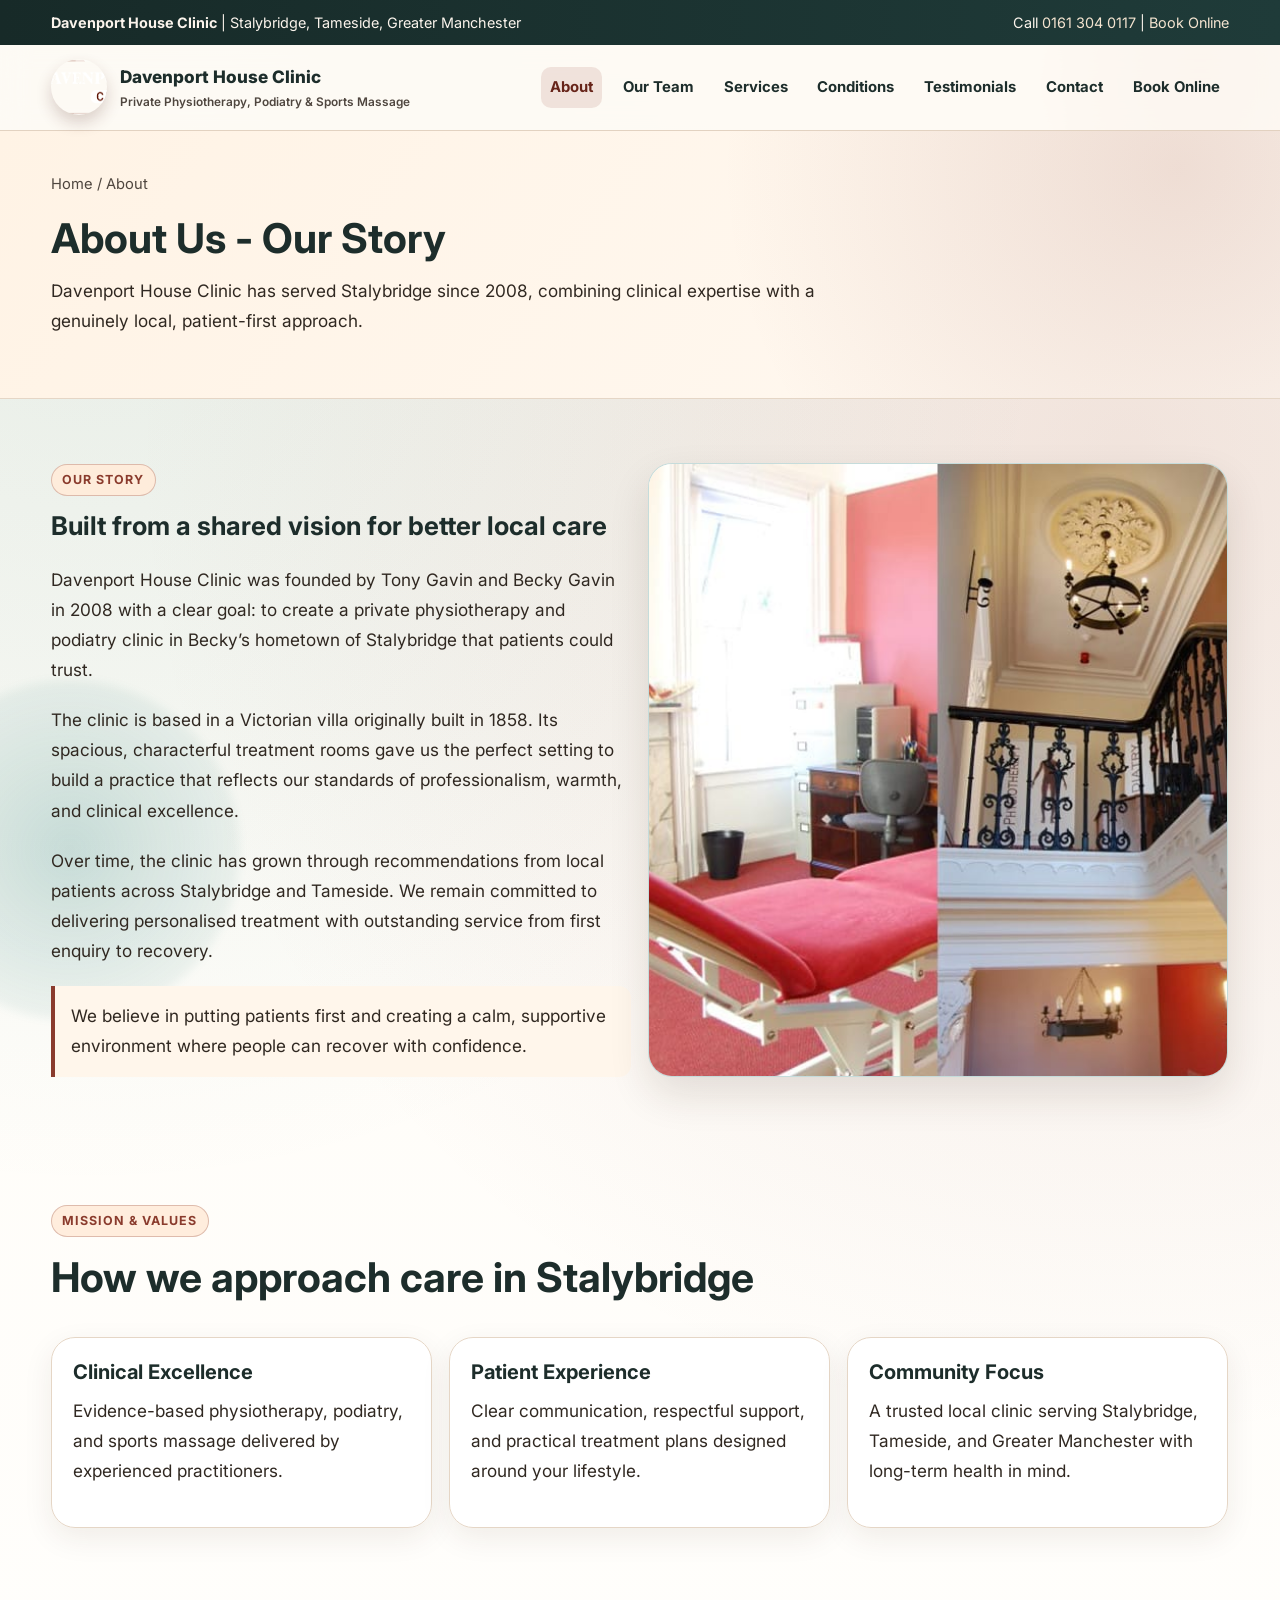
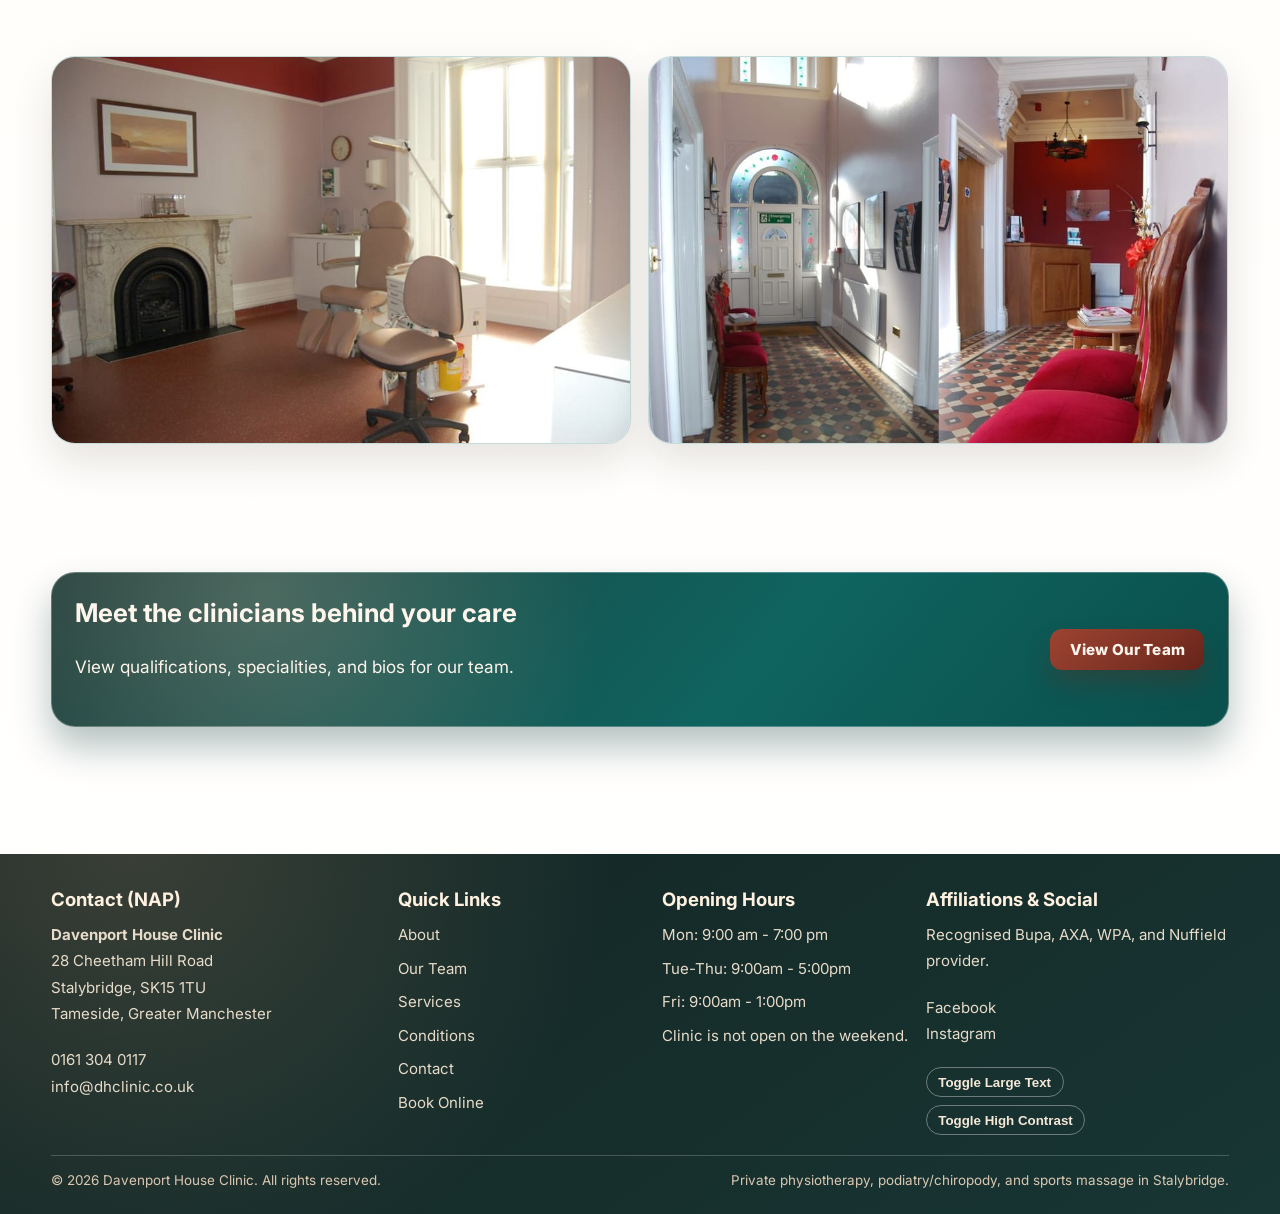
==== commit b12b1452: "Use clinic logo image in header across all pages" ====
--- a/about.html
+++ b/about.html
@@ -44,7 +44,7 @@
   <header class="site-header">
     <div class="container">
       <a class="brand" href="index.html" aria-label="Davenport House Clinic home">
-        <span class="brand-mark" aria-hidden="true"></span>
+        <img class="brand-mark" src="assets/img/dhclinic-logo-landscape.png" alt="" aria-hidden="true" loading="eager" decoding="async" />
         <span>Davenport House Clinic<small>Private Physiotherapy, Podiatry &amp; Sports Massage</small></span>
       </a>
       <button class="nav-toggle" aria-expanded="false" aria-controls="site-nav" aria-label="Toggle navigation menu">Menu</button>
--- a/assets/css/styles.css
+++ b/assets/css/styles.css
@@ -1,4 +1,4 @@
-﻿@import url("https://fonts.googleapis.com/css2?family=Manrope:wght@400;500;600;700;800&family=Cormorant+Garamond:wght@600;700&display=swap");
+﻿@import url("https://fonts.googleapis.com/css2?family=Inter:wght@400;500;600;700;800&display=swap");
 
 :root {
   --bg: #fffaf3;
@@ -7,7 +7,7 @@
   --surface-solid: #ffffff;
   --surface-soft: #fff5e8;
   --text: #302821;
-  --text-soft: #685d54;
+  --text-soft: #4f463f;
   --heading: #1d2d2b;
   --primary: #8a3b2d;
   --primary-dark: #672419;
@@ -35,8 +35,9 @@
 body {
   margin: 0;
   color: var(--text);
-  font-family: "Manrope", "Segoe UI", sans-serif;
-  line-height: 1.7;
+  font-family: "Inter", "Segoe UI", sans-serif;
+  font-size: 1.075rem;
+  line-height: 1.75;
   background:
     radial-gradient(circle at 7% 8%, rgba(18, 125, 120, 0.1), transparent 34%),
     radial-gradient(circle at 88% 16%, rgba(138, 59, 45, 0.12), transparent 38%),
@@ -110,8 +111,9 @@
 }
 
 p {
-  margin: 0 0 1rem;
-  color: var(--text-soft);
+  margin: 0 0 1.25rem;
+  color: var(--text);
+  line-height: 1.75;
 }
 
 h1,
@@ -120,9 +122,10 @@
 h4 {
   margin-top: 0;
   color: var(--heading);
-  font-family: "Cormorant Garamond", "Times New Roman", serif;
-  line-height: 1.15;
-  letter-spacing: 0.01em;
+  font-family: "Inter", "Segoe UI", sans-serif;
+  line-height: 1.35;
+  letter-spacing: 0;
+  font-weight: 700;
 }
 
 ol,
@@ -227,15 +230,12 @@
 }
 
 .brand-mark {
-  width: 42px;
-  height: 42px;
-  border-radius: 11px;
-  background:
-    radial-gradient(circle at 28% 20%, #ffd4b8 0%, #d47a58 34%, #8a3b2d 72%),
-    linear-gradient(140deg, #8a3b2d, #5f2016);
-  box-shadow:
-    inset 0 0 0 1px rgba(255, 255, 255, 0.3),
-    0 10px 20px rgba(87, 36, 24, 0.25);
+  width: 56px;
+  height: 56px;
+  border-radius: 50%;
+  object-fit: cover;
+  object-position: center;
+  box-shadow: 0 8px 16px rgba(87, 36, 24, 0.2);
 }
 
 .brand small {
@@ -777,6 +777,70 @@
 .team-card .image-placeholder {
   min-height: 180px;
   margin-bottom: 1rem;
+}
+
+.team-card .split-portrait {
+  display: flex;
+  gap: 0;
+  min-height: 240px;
+  overflow: hidden;
+}
+
+.team-card .reception-split {
+  border-style: solid;
+}
+
+.team-card .portrait-left,
+.team-card .portrait-right {
+  position: relative;
+  flex: 1;
+  display: flex;
+  flex-direction: column;
+  min-height: 240px;
+  overflow: hidden;
+}
+
+.team-card .portrait-blank {
+  flex: 1;
+  min-height: 240px;
+  display: grid;
+  place-items: center;
+  padding: 1rem;
+  text-align: center;
+  color: #2f5f5b;
+  font-size: 0.95rem;
+  font-weight: 700;
+  background:
+    linear-gradient(145deg, rgba(226, 244, 240, 0.93), rgba(244, 252, 250, 0.96)),
+    repeating-linear-gradient(
+      -35deg,
+      rgba(14, 109, 105, 0.06),
+      rgba(14, 109, 105, 0.06) 16px,
+      rgba(14, 109, 105, 0) 16px,
+      rgba(14, 109, 105, 0) 32px
+    );
+}
+
+.team-card .portrait-left img,
+.team-card .portrait-right img {
+  width: 100%;
+  height: 240px;
+  object-fit: cover;
+  object-position: center;
+}
+
+.team-card .portrait-label {
+  position: absolute;
+  bottom: 0;
+  left: 0;
+  right: 0;
+  padding: 0.5rem 0.75rem;
+  background: linear-gradient(to top, rgba(0, 0, 0, 0.8), rgba(0, 0, 0, 0.4));
+  color: white;
+  font-size: 0.85rem;
+  font-weight: 600;
+  text-align: center;
+  letter-spacing: 0.02em;
 }
 
 .team-meta {
@@ -1072,4 +1136,4 @@
   .image-placeholder {
     min-height: 210px;
   }
-}
+}
